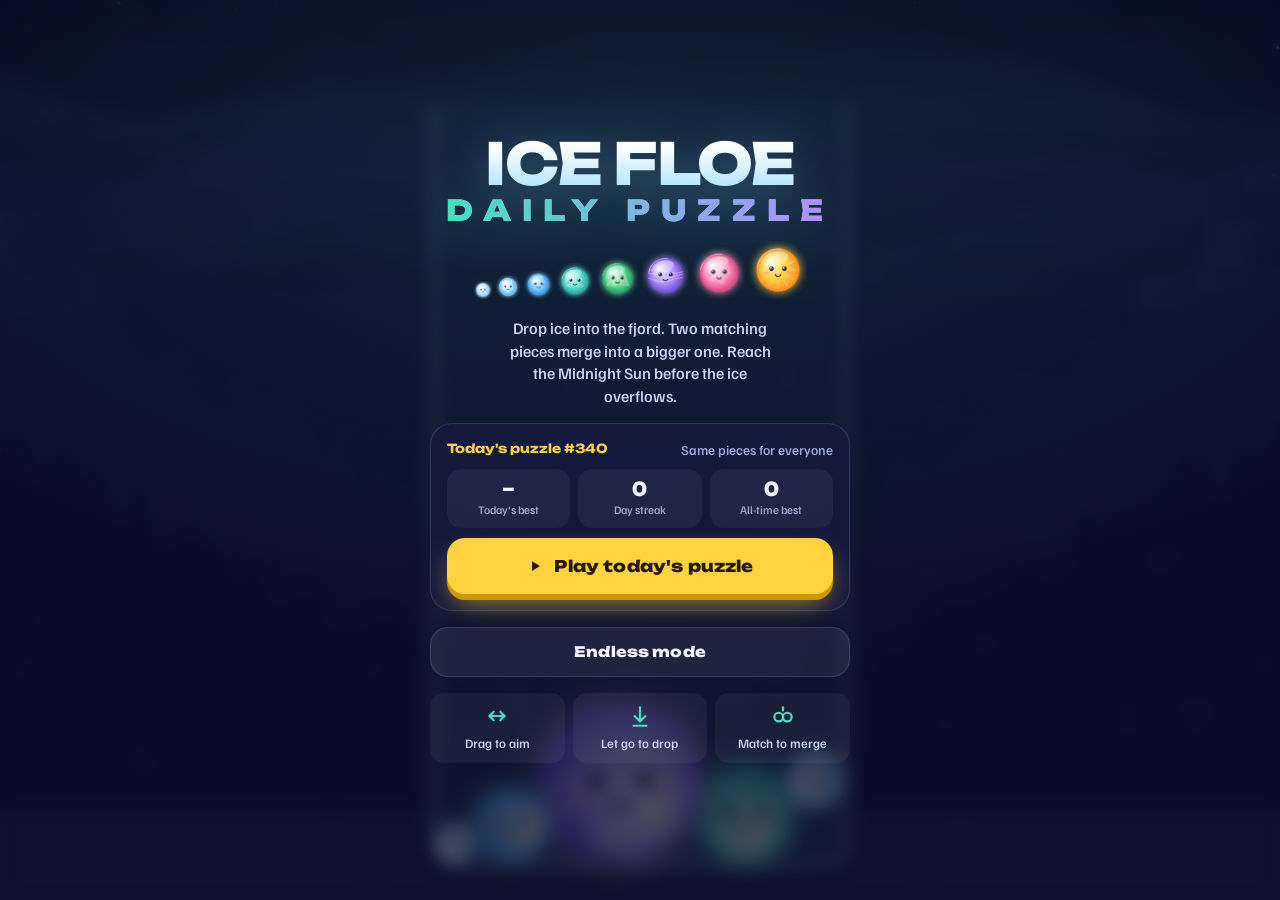
==== games/ice-floe/index.html @ c5921880 "Add ICE FLOE: rebuilt daily merge puzzle hosted on the portal; spotlight order by featured rank Co-A" ====
<!doctype html>
<html lang="en">
<head>
<meta charset="utf-8">
<meta name="viewport" content="width=device-width,initial-scale=1,maximum-scale=1,user-scalable=no,viewport-fit=cover">
<title>ICE FLOE: the daily ice-merge puzzle</title>
<meta name="description" content="Drop ice into the fjord, merge matching pieces and chase the Midnight Sun. A new puzzle every day, the same for everyone.">
<meta name="theme-color" content="#0B1030">
<link rel="preconnect" href="https://fonts.googleapis.com"><link rel="preconnect" href="https://fonts.gstatic.com" crossorigin>
<link rel="stylesheet" href="https://fonts.googleapis.com/css2?family=Familjen+Grotesk:wght@500;600;700&family=Unbounded:wght@600;700;800&display=swap">
<script src="/assets/skerry-sdk.js"></script>
<style>
  :root{
    --ink:#0B1030; --panel:rgba(22,26,62,.86); --raise:#2A2F63; --line:rgba(190,220,255,.16);
    --text:#F3F6FF; --muted:#9FA9D6; --sun:#FFD23F; --sun-ink:#231A00; --mint:#46E0BE; --pink:#FF7EB6; --danger:#FF5A6E;
    --f-display:"Unbounded","Arial Rounded MT Bold","Trebuchet MS",system-ui,sans-serif;
    --f-body:"Familjen Grotesk","Helvetica Neue",Arial,system-ui,sans-serif;
  }
  *{box-sizing:border-box;-webkit-tap-highlight-color:transparent}
  html,body{margin:0;height:100%;background:var(--ink);color:var(--text);font:500 16px/1.4 var(--f-body);overflow:hidden;overscroll-behavior:none;
    -webkit-user-select:none;user-select:none;-webkit-touch-callout:none}
  canvas#game{position:fixed;inset:0;width:100%;height:100%;display:block;touch-action:none}
  button{font:inherit;color:inherit;border:0;background:none;cursor:pointer}
  [hidden]{display:none!important}

  /* HUD */
  .hud{position:fixed;left:0;right:0;top:0;display:flex;align-items:flex-start;gap:10px;pointer-events:none;
    padding:calc(10px + env(safe-area-inset-top,0px)) max(12px,env(safe-area-inset-right,0px)) 0 max(12px,env(safe-area-inset-left,0px))}
  .hud > *{pointer-events:auto}
  .scorebox{display:grid;gap:1px;min-width:0}
  .scorebox small{font:600 .7rem/1 var(--f-body);color:var(--muted);letter-spacing:.06em}
  .scorebox b{font:800 clamp(1.6rem,6vw,2.1rem)/1.05 var(--f-display);letter-spacing:-.02em;font-variant-numeric:tabular-nums;text-shadow:0 2px 18px rgba(120,200,255,.35)}
  .scorebox .best{font-size:.78rem;color:var(--muted)}
  .combo{align-self:center;font:800 .9rem/1 var(--f-display);color:var(--sun-ink);background:var(--sun);border-radius:999px;padding:7px 10px;
    transform:scale(0);transition:transform .18s cubic-bezier(.3,1.8,.5,1);box-shadow:0 6px 20px -4px rgba(255,210,63,.7)}
  .combo.on{transform:scale(1)}
  .spacer{flex:1}
  .chip{align-self:center;font:700 .72rem/1 var(--f-display);color:#CFE6FF;background:rgba(255,255,255,.07);border:1px solid var(--line);border-radius:999px;padding:7px 10px;white-space:nowrap}
  .next{display:grid;justify-items:center;gap:3px;background:var(--panel);border:1px solid var(--line);border-radius:16px;padding:6px 8px 5px;min-width:64px}
  .next small{font:600 .62rem/1 var(--f-body);color:var(--muted);letter-spacing:.08em}
  .next canvas{width:44px;height:44px}
  .ibtn{width:44px;height:44px;border-radius:14px;display:grid;place-items:center;background:var(--panel);border:1px solid var(--line);transition:transform .12s}
  .ibtn:active{transform:scale(.92)}
  .ibtn svg{width:20px;height:20px}
  .tools{display:grid;gap:8px}
  @media (max-width:380px){.chip{display:none}}

  /* Panels */
  .screen{position:fixed;inset:0;display:flex;padding:calc(16px + env(safe-area-inset-top,0px)) 16px calc(16px + env(safe-area-inset-bottom,0px));
    background:radial-gradient(120% 80% at 50% 20%,rgba(70,224,190,.10),transparent 60%),rgba(8,10,32,.72);backdrop-filter:blur(8px);-webkit-backdrop-filter:blur(8px);z-index:5;overflow:auto}
  .card{margin:auto;width:min(420px,100%);display:grid;gap:16px;justify-items:center;text-align:center;animation:pop .35s cubic-bezier(.3,1.5,.5,1)}
  @keyframes pop{from{transform:scale(.92);opacity:0}to{transform:none;opacity:1}}
  .logo{font:800 clamp(2.6rem,12vw,3.6rem)/.92 var(--f-display);letter-spacing:-.03em;margin:0;
    background:linear-gradient(180deg,#FFFFFF 10%,#B9E8FF 55%,#6FD3FF);-webkit-background-clip:text;background-clip:text;color:transparent;filter:drop-shadow(0 6px 24px rgba(111,211,255,.35))}
  .logo span{display:block;font-size:.5em;letter-spacing:.38em;margin-top:.25em;background:linear-gradient(90deg,var(--mint),#B48CFF);-webkit-background-clip:text;background-clip:text}
  .lead{color:#CDD5F5;max-width:30ch;margin:0}
  .ladder{display:flex;align-items:flex-end;justify-content:center;gap:4px;flex-wrap:nowrap;margin:2px 0}
  .ladder img{display:block}
  .daily{width:100%;display:grid;gap:10px;background:var(--panel);border:1px solid var(--line);border-radius:22px;padding:16px}
  .daily .row{display:flex;align-items:center;justify-content:space-between;gap:10px}
  .daily .tag{font:700 .78rem/1 var(--f-display);color:var(--sun)}
  .daily .meta{font-size:.85rem;color:var(--muted)}
  .stats{display:grid;grid-template-columns:repeat(3,1fr);gap:8px;width:100%}
  .stat{background:rgba(255,255,255,.05);border-radius:14px;padding:10px 6px;display:grid;gap:2px}
  .stat b{font:800 1.2rem/1.1 var(--f-display);font-variant-numeric:tabular-nums}
  .stat small{font-size:.72rem;color:var(--muted)}
  .btn{display:inline-flex;align-items:center;justify-content:center;gap:10px;width:100%;height:56px;border-radius:18px;font:800 1rem/1 var(--f-display);letter-spacing:.01em;transition:transform .12s,box-shadow .12s}
  .btn svg{width:18px;height:18px}
  .btn.sun{background:var(--sun);color:var(--sun-ink);box-shadow:0 6px 0 #C89A00,0 14px 30px -8px rgba(255,210,63,.7)}
  .btn.sun:active{transform:translateY(4px);box-shadow:0 2px 0 #C89A00,0 8px 20px -8px rgba(255,210,63,.6)}
  .btn.ghost{background:rgba(255,255,255,.07);border:1px solid var(--line);height:50px;font-size:.9rem}
  .btn.ghost:active{transform:scale(.97)}
  .howto{display:grid;grid-template-columns:repeat(3,1fr);gap:8px;width:100%}
  .howto div{background:rgba(255,255,255,.05);border-radius:14px;padding:10px 8px;font-size:.8rem;color:#CDD5F5;display:grid;gap:6px;justify-items:center}
  .howto svg{width:26px;height:26px;color:var(--mint)}
  .row2{display:grid;grid-template-columns:1fr 1fr;gap:10px;width:100%}
  .final{font:800 clamp(3rem,15vw,4.4rem)/1 var(--f-display);letter-spacing:-.03em;font-variant-numeric:tabular-nums;text-shadow:0 4px 30px rgba(120,200,255,.45)}
  .ribbon{font:800 .8rem/1 var(--f-display);color:var(--sun-ink);background:var(--sun);padding:8px 14px;border-radius:999px;transform:rotate(-3deg);box-shadow:0 8px 24px -6px rgba(255,210,63,.8)}
  .reached{display:flex;align-items:center;gap:10px;background:rgba(255,255,255,.05);border-radius:16px;padding:8px 14px 8px 8px;color:#CDD5F5}
  .reached img{width:44px;height:44px}
  .reached b{color:var(--text)}
  .note{font-size:.8rem;color:var(--muted);margin:0}
  .toast{position:fixed;left:50%;bottom:calc(28px + env(safe-area-inset-bottom,0px));transform:translate(-50%,20px);opacity:0;background:var(--text);color:var(--ink);padding:12px 18px;border-radius:999px;font-weight:700;z-index:9;transition:.2s;pointer-events:none}
  .toast.show{opacity:1;transform:translate(-50%,0)}
  @media (max-height:640px){
    .card{gap:10px}
    .logo{font-size:2.2rem}
    .lead,.howto{display:none}
    .ladder img{transform:scale(.8)}
    .daily{padding:12px;gap:8px}
    .stat{padding:7px 6px}
    .btn{height:48px}
    .btn.ghost{height:42px}
    .final{font-size:2.8rem}
  }
  @media (prefers-reduced-motion:reduce){*{animation:none!important;transition:none!important}}
</style>
</head>
<body>
<canvas id="game" aria-label="ICE FLOE playing field"></canvas>

<div class="hud" id="hud" hidden>
  <div class="scorebox"><small>SCORE</small><b id="score">0</b><span class="best" id="best">Best 0</span></div>
  <div class="combo" id="combo">x2</div>
  <div class="spacer"></div>
  <span class="chip" id="modeChip">Daily #1</span>
  <div class="next"><small>NEXT</small><canvas id="nextCv" width="88" height="88"></canvas></div>
  <div class="tools">
    <button class="ibtn" id="pauseBtn" aria-label="Pause"><svg viewBox="0 0 24 24" fill="currentColor"><rect x="6" y="5" width="4" height="14" rx="1.5"/><rect x="14" y="5" width="4" height="14" rx="1.5"/></svg></button>
    <button class="ibtn" id="soundBtn" aria-label="Sound on"></button>
  </div>
</div>

<!-- start -->
<div class="screen" id="menu">
  <div class="card">
    <h1 class="logo">ICE FLOE<span>DAILY PUZZLE</span></h1>
    <div class="ladder" id="ladder"></div>
    <p class="lead">Drop ice into the fjord. Two matching pieces merge into a bigger one. Reach the Midnight Sun before the ice overflows.</p>
    <div class="daily">
      <div class="row"><span class="tag" id="dailyTag">Today's puzzle #1</span><span class="meta" id="dailyMeta">Same pieces for everyone</span></div>
      <div class="stats">
        <div class="stat"><b id="sToday">–</b><small>Today's best</small></div>
        <div class="stat"><b id="sStreak">0</b><small>Day streak</small></div>
        <div class="stat"><b id="sBest">0</b><small>All-time best</small></div>
      </div>
      <button class="btn sun" id="playDaily"><svg viewBox="0 0 24 24" fill="currentColor"><path d="M8 5.5v13l10.5-6.5z"/></svg><span id="playDailyLbl">Play today's puzzle</span></button>
    </div>
    <button class="btn ghost" id="playEndless">Endless mode</button>
    <div class="howto">
      <div><svg viewBox="0 0 24 24" fill="none" stroke="currentColor" stroke-width="2" stroke-linecap="round"><path d="M5 12h14M9 8l-4 4 4 4M15 8l4 4-4 4"/></svg>Drag to aim</div>
      <div><svg viewBox="0 0 24 24" fill="none" stroke="currentColor" stroke-width="2" stroke-linecap="round"><path d="M12 4v13M7 12l5 5 5-5"/><path d="M6 21h12"/></svg>Let go to drop</div>
      <div><svg viewBox="0 0 24 24" fill="none" stroke="currentColor" stroke-width="2"><circle cx="8" cy="13" r="4"/><circle cx="16" cy="13" r="4"/><path d="M12 4v3" stroke-linecap="round"/></svg>Match to merge</div>
    </div>
  </div>
</div>

<!-- game over -->
<div class="screen" id="over" hidden>
  <div class="card">
    <span class="ribbon" id="newBest" hidden>New best!</span>
    <p class="note" id="overTitle">Daily #1</p>
    <div class="final" id="finalScore">0</div>
    <div class="reached"><img id="reachedImg" alt=""><span>Reached <b id="reachedName">Snowflake</b></span></div>
    <div class="stats">
      <div class="stat"><b id="oToday">0</b><small id="oTodayLbl">Today's best</small></div>
      <div class="stat"><b id="oStreak">0</b><small>Day streak</small></div>
      <div class="stat"><b id="oBest">0</b><small>All-time best</small></div>
    </div>
    <button class="btn sun" id="shareBtn"><svg viewBox="0 0 24 24" fill="none" stroke="currentColor" stroke-width="2.4" stroke-linecap="round" stroke-linejoin="round"><path d="M12 3v12M7 8l5-5 5 5M5 13v6a2 2 0 0 0 2 2h10a2 2 0 0 0 2-2v-6"/></svg>Share result</button>
    <div class="row2"><button class="btn ghost" id="againBtn">Play again</button><button class="btn ghost" id="menuBtn">Menu</button></div>
    <p class="note" id="overNote">Same pieces for everyone today. A new puzzle comes at midnight.</p>
  </div>
</div>

<!-- pause -->
<div class="screen" id="pause" hidden>
  <div class="card">
    <h2 class="logo" style="font-size:2.2rem">Paused</h2>
    <button class="btn sun" id="resumeBtn"><svg viewBox="0 0 24 24" fill="currentColor"><path d="M8 5.5v13l10.5-6.5z"/></svg>Resume</button>
    <div class="row2"><button class="btn ghost" id="restartBtn">Restart</button><button class="btn ghost" id="quitBtn">Menu</button></div>
  </div>
</div>
<div class="toast" id="toast"></div>

<script>
(() => {
"use strict";
/* =========================================================================
   ICE FLOE — daily merge-physics puzzle.
   One self-contained file. World units: the basin is 360 wide and 560 deep;
   everything is scaled to fit the screen, so physics feels the same everywhere.
   ========================================================================= */
const SDK = window.SkerrySDK || { gameplayStart(){}, gameplayStop(){}, happytime(){}, levelEnd(){}, event(){},
  save(k, v){ try { localStorage.setItem("icefloe." + k, JSON.stringify(v)); } catch (e) {} },
  load(k, d){ try { const v = localStorage.getItem("icefloe." + k); return v == null ? d : JSON.parse(v); } catch (e) { return d; } } };
const $ = id => document.getElementById(id);
const clamp = (v, a, b) => v < a ? a : v > b ? b : v;
const lerp = (a, b, t) => a + (b - a) * t;
const SHARE_URL = "https://skerryarcade.com/ice-floe/";

/* ---------------- tiers ---------------- */
const TIERS = [
  { name: "Snowflake",    r: 16, a: "#FFFFFF", b: "#CDEBFF", c: "#8CCBF5", deco: "flake", pts: 1 },
  { name: "Frost Chip",   r: 23, a: "#F2FBFF", b: "#A9E1FF", c: "#5DB4F0", deco: "chip",  pts: 3 },
  { name: "Ice Cube",     r: 31, a: "#E6F8FF", b: "#7FD0FF", c: "#3A90E2", deco: "cube",  pts: 6 },
  { name: "Ice Floe",     r: 40, a: "#E2FFF8", b: "#6FE6D2", c: "#1FA6A0", deco: "floe",  pts: 10 },
  { name: "Iceberg",      r: 51, a: "#E9FFF0", b: "#6FE39A", c: "#1E9E62", deco: "berg",  pts: 15 },
  { name: "Aurora",       r: 64, a: "#F3ECFF", b: "#B79BFF", c: "#6F4DDB", deco: "aurora", pts: 21 },
  { name: "Snow Rose",    r: 80, a: "#FFEFF6", b: "#FF9CC8", c: "#D9437F", deco: "rose",  pts: 28 },
  { name: "Midnight Sun", r: 100, a: "#FFF9DE", b: "#FFD23F", c: "#FF8A1E", deco: "sun",   pts: 36 },
];
const MAX = TIERS.length - 1;
const EMOJI = ["❄️", "🧊", "🧊", "🌊", "🏔️", "🌌", "🌸", "☀️"];

/* ---------------- world ---------------- */
const BW = 330, BH = 520, DANGER_Y = 104, AIM_Y = -58, WALL_TOP = -96;
const GRAVITY = 1650, STEP = 1 / 120;

/* ---------------- day & random ---------------- */
function mulberry32(seed){ return () => { seed |= 0; seed = (seed + 0x6D2B79F5) | 0; let t = Math.imul(seed ^ (seed >>> 15), 1 | seed); t = (t + Math.imul(t ^ (t >>> 7), 61 | t)) ^ t; return ((t ^ (t >>> 14)) >>> 0) / 4294967296; }; }
function hashStr(s){ let h = 2166136261; for (let i = 0; i < s.length; i++) { h ^= s.charCodeAt(i); h = Math.imul(h, 16777619); } return h >>> 0; }
function dayKey(d = new Date()){ return d.getFullYear() + "-" + String(d.getMonth() + 1).padStart(2, "0") + "-" + String(d.getDate()).padStart(2, "0"); }
function dayNum(d = new Date()){ return Math.round((Date.UTC(d.getFullYear(), d.getMonth(), d.getDate()) - Date.UTC(2026, 0, 1)) / 864e5) + 1; }
const prevKey = k => { const [y, m, d] = k.split("-").map(Number); return dayKey(new Date(y, m - 1, d - 1)); };

/* ---------------- saved stats ---------------- */
let stats = Object.assign({ best: 0, daily: {}, streak: 0, lastDaily: "", played: 0, suns: 0, sound: true }, SDK.load("stats", {}));
const saveStats = () => SDK.save("stats", stats);
function liveStreak(){ const t = dayKey(); return (stats.lastDaily === t || stats.lastDaily === prevKey(t)) ? stats.streak : 0; }

/* ---------------- audio ---------------- */
const Sound = (() => {
  let ctx = null, master = null, verb = null;
  const PENTA = [0, 2, 4, 7, 9, 12, 14, 16, 19, 21, 24, 26];
  function init(){
    if (ctx) { if (ctx.state === "suspended") ctx.resume(); return; }
    try {
      ctx = new (window.AudioContext || window.webkitAudioContext)();
      master = ctx.createGain(); master.gain.value = stats.sound ? .9 : 0;
      const comp = ctx.createDynamicsCompressor(); comp.threshold.value = -14; comp.ratio.value = 4;
      master.connect(comp); comp.connect(ctx.destination);
      // short airy reverb
      const len = ctx.sampleRate * 1.4, ir = ctx.createBuffer(2, len, ctx.sampleRate);
      for (let c = 0; c < 2; c++) { const d = ir.getChannelData(c); for (let i = 0; i < len; i++) d[i] = (Math.random() * 2 - 1) * Math.pow(1 - i / len, 3); }
      verb = ctx.createConvolver(); verb.buffer = ir; const wet = ctx.createGain(); wet.gain.value = .22; verb.connect(wet); wet.connect(master);
    } catch (e) { ctx = null; }
  }
  function tone(freq, t, dur, type, vol, glideTo, rev){
    const o = ctx.createOscillator(), g = ctx.createGain();
    o.type = type; o.frequency.setValueAtTime(freq, t); if (glideTo) o.frequency.exponentialRampToValueAtTime(glideTo, t + dur);
    g.gain.setValueAtTime(0.0001, t); g.gain.exponentialRampToValueAtTime(vol, t + .008); g.gain.exponentialRampToValueAtTime(0.0001, t + dur);
    o.connect(g); g.connect(master); if (rev) g.connect(verb);
    o.start(t); o.stop(t + dur + .05);
  }
  function noise(t, dur, vol, freq){
    const b = ctx.createBuffer(1, ctx.sampleRate * dur, ctx.sampleRate), d = b.getChannelData(0);
    for (let i = 0; i < d.length; i++) d[i] = Math.random() * 2 - 1;
    const s = ctx.createBufferSource(), f = ctx.createBiquadFilter(), g = ctx.createGain();
    s.buffer = b; f.type = "bandpass"; f.frequency.value = freq; f.Q.value = 1.2;
    g.gain.setValueAtTime(vol, t); g.gain.exponentialRampToValueAtTime(0.0001, t + dur);
    s.connect(f); f.connect(g); g.connect(master); s.start(t);
  }
  const ok = () => ctx && stats.sound;
  return {
    init,
    setOn(on){ if (master) master.gain.setTargetAtTime(on ? .9 : 0, ctx.currentTime, .02); },
    drop(tier){ if (!ok()) return; const t = ctx.currentTime; tone(520 - tier * 40, t, .12, "sine", .18, 260 - tier * 18); noise(t, .05, .08, 3000); },
    clack(power){ if (!ok() || power < .15) return; const t = ctx.currentTime; noise(t, .04, Math.min(.12, power * .1), 2400 + Math.random() * 1500); },
    merge(tier, combo){
      if (!ok()) return; const t = ctx.currentTime;
      const n = PENTA[Math.min(PENTA.length - 1, tier + Math.min(combo - 1, 4))];
      const f = 392 * Math.pow(2, n / 12);
      tone(f, t, .32, "triangle", .2, 0, true); tone(f * 2, t + .02, .22, "sine", .08, 0, true); tone(f * 3.01, t, .12, "sine", .04);
      noise(t, .09, .05, 6000);
    },
    sun(){ if (!ok()) return; const t = ctx.currentTime; [523, 659, 784, 1046, 1318].forEach((f, i) => tone(f, t + i * .07, 1.1, "triangle", .14, 0, true)); noise(t, .6, .06, 5000); },
    warn(){ if (!ok()) return; const t = ctx.currentTime; tone(110, t, .18, "sine", .22); tone(110, t + .2, .14, "sine", .16); },
    over(){ if (!ok()) return; const t = ctx.currentTime; [392, 330, 262, 196].forEach((f, i) => tone(f, t + i * .13, .5, "triangle", .16, f * .97, true)); },
    best(){ if (!ok()) return; const t = ctx.currentTime; [659, 784, 988, 1318].forEach((f, i) => tone(f, t + .5 + i * .09, .6, "sine", .12, 0, true)); }
  };
})();
const buzz = p => { try { if (stats.sound && navigator.vibrate && (!navigator.userActivation || navigator.userActivation.hasBeenActive)) navigator.vibrate(p); } catch (e) {} };

/* ---------------- sprites (pre-rendered per tier) ---------------- */
let DPR = 1, S = 1;              // device pixel ratio, world -> css pixel scale
const sprites = [];
function makeSprite(i, px){       // px = css pixels per world unit * DPR
  const T = TIERS[i], r = T.r * px, pad = Math.ceil(r * .35), size = Math.ceil(r * 2 + pad * 2);
  const c = document.createElement("canvas"); c.width = c.height = size;
  const g = c.getContext("2d"), m = size / 2;
  g.save(); g.shadowColor = T.b; g.shadowBlur = r * .45;
  const grd = g.createRadialGradient(m - r * .35, m - r * .4, r * .08, m, m, r);
  grd.addColorStop(0, T.a); grd.addColorStop(.55, T.b); grd.addColorStop(1, T.c);
  g.fillStyle = grd; g.beginPath(); g.arc(m, m, r, 0, Math.PI * 2); g.fill(); g.restore();
  g.save(); g.beginPath(); g.arc(m, m, r, 0, Math.PI * 2); g.clip();
  g.strokeStyle = "rgba(255,255,255,.38)"; g.fillStyle = "rgba(255,255,255,.16)"; g.lineWidth = Math.max(1, r * .05); g.lineCap = "round";
  const poly = (n, rr, rot) => { g.beginPath(); for (let k = 0; k <= n; k++) { const a = rot + k / n * Math.PI * 2; g.lineTo(m + Math.cos(a) * rr, m + Math.sin(a) * rr); } };
  switch (T.deco) {
    case "flake": for (let k = 0; k < 6; k++) { const a = k / 6 * Math.PI * 2; g.beginPath(); g.moveTo(m, m); g.lineTo(m + Math.cos(a) * r * .8, m + Math.sin(a) * r * .8); g.stroke(); } break;
    case "chip": poly(5, r * .62, .3); g.fill(); g.stroke(); break;
    case "cube": g.beginPath(); g.moveTo(m - r * .5, m - r * .2); g.lineTo(m, m - r * .5); g.lineTo(m + r * .5, m - r * .2); g.lineTo(m, m + r * .1); g.closePath(); g.fill(); g.stroke();
      g.beginPath(); g.moveTo(m, m + r * .1); g.lineTo(m, m + r * .62); g.stroke(); break;
    case "floe": for (let k = 0; k < 3; k++) { g.beginPath(); g.ellipse(m + (k - 1) * r * .38, m + r * .35 - k % 2 * r * .25, r * .3, r * .14, 0, 0, Math.PI * 2); g.fill(); } break;
    case "berg": g.beginPath(); g.moveTo(m - r * .7, m + r * .45); g.lineTo(m - r * .2, m - r * .45); g.lineTo(m + r * .05, m - r * .1); g.lineTo(m + r * .3, m - r * .55); g.lineTo(m + r * .75, m + r * .45); g.closePath(); g.fill(); g.stroke(); break;
    case "aurora": for (let k = 0; k < 3; k++) { g.beginPath(); for (let x = -1; x <= 1.01; x += .1) g.lineTo(m + x * r, m - r * .25 + k * r * .25 + Math.sin(x * 3 + k) * r * .12); g.stroke(); } break;
    case "rose": for (let k = 0; k < 5; k++) { const a = k / 5 * Math.PI * 2; g.beginPath(); g.ellipse(m + Math.cos(a) * r * .32, m + Math.sin(a) * r * .32, r * .3, r * .18, a, 0, Math.PI * 2); g.fill(); } break;
    case "sun": for (let k = 0; k < 12; k++) { const a = k / 12 * Math.PI * 2; g.beginPath(); g.moveTo(m + Math.cos(a) * r * .55, m + Math.sin(a) * r * .55); g.lineTo(m + Math.cos(a) * r * .85, m + Math.sin(a) * r * .85); g.stroke(); } break;
  }
  // gloss
  const gl = g.createLinearGradient(m, m - r, m, m); gl.addColorStop(0, "rgba(255,255,255,.55)"); gl.addColorStop(1, "rgba(255,255,255,0)");
  g.fillStyle = gl; g.beginPath(); g.ellipse(m - r * .12, m - r * .5, r * .62, r * .34, -.25, 0, Math.PI * 2); g.fill();
  g.restore();
  g.strokeStyle = "rgba(255,255,255,.55)"; g.lineWidth = Math.max(1, r * .04); g.beginPath(); g.arc(m, m, r - g.lineWidth / 2, Math.PI * 1.05, Math.PI * 1.55); g.stroke();
  return { c, size };
}
function buildSprites(){ const px = S * DPR; for (let i = 0; i < TIERS.length; i++) sprites[i] = makeSprite(i, px); }
function spriteURL(i, cssSize){
  const c = document.createElement("canvas"); const k = 2; c.width = c.height = cssSize * k;
  const sp = makeSprite(i, cssSize * k / (TIERS[i].r * 2.7)); const g = c.getContext("2d");
  g.drawImage(sp.c, (c.width - sp.size) / 2, (c.height - sp.size) / 2); drawFace(g, c.width / 2, c.height / 2, TIERS[i].r * cssSize * k / (TIERS[i].r * 2.7), 0, 0, 1, i);
  return c.toDataURL();
}

/* faces: they look where they are going, blink, and squint when they merge */
function drawFace(g, x, y, r, lookX, lookY, open, tier){
  const ex = r * .3, ey = -r * .06, er = Math.max(1.2, r * .11);
  g.save(); g.translate(x, y);
  g.fillStyle = "rgba(20,24,60,.85)";
  for (const s of [-1, 1]) {
    g.beginPath();
    if (open > .2) g.ellipse(s * ex + lookX * r * .06, ey + lookY * r * .05, er, er * open, 0, 0, Math.PI * 2);
    else { g.rect(s * ex - er, ey - er * .15, er * 2, er * .3); }
    g.fill();
    if (open > .5 && r > 10) { g.fillStyle = "rgba(255,255,255,.9)"; g.beginPath(); g.arc(s * ex + lookX * r * .06 - er * .3, ey + lookY * r * .05 - er * .35, er * .35, 0, Math.PI * 2); g.fill(); g.fillStyle = "rgba(20,24,60,.85)"; }
  }
  g.strokeStyle = "rgba(20,24,60,.8)"; g.lineWidth = Math.max(1, r * .06); g.lineCap = "round";
  g.beginPath(); g.arc(0, r * .16, r * .14, .15 * Math.PI, .85 * Math.PI); g.stroke();
  if (tier >= 2) { g.fillStyle = "rgba(255,120,160,.35)"; for (const s of [-1, 1]) { g.beginPath(); g.ellipse(s * r * .5, r * .14, r * .12, r * .07, 0, 0, Math.PI * 2); g.fill(); } }
  g.restore();
}

/* ---------------- canvas & layout ---------------- */
const cv = $("game"), ctx = cv.getContext("2d");
let VW = 0, VH = 0, OX = 0, OY = 0;
function layout(){
  DPR = Math.min(window.devicePixelRatio || 1, 2.5);
  VW = innerWidth; VH = innerHeight;
  cv.width = Math.round(VW * DPR); cv.height = Math.round(VH * DPR);
  const top = 92 + safeTop();
  const availW = VW - 24, availH = VH - top - 22;
  S = Math.min(availW / (BW + 28), availH / (BH - WALL_TOP + 20), 1.6);
  OX = (VW - BW * S) / 2; OY = top + (-WALL_TOP + 8) * S + Math.max(0, (availH - (BH - WALL_TOP + 20) * S) * .55);
  buildSprites(); bg.build();
}
const toWorldX = cx => (cx - OX) / S;
function safeTop(){
  let p = document.getElementById("satProbe");
  if (!p) { p = document.createElement("div"); p.id = "satProbe"; p.style.cssText = "position:fixed;top:0;height:env(safe-area-inset-top,0px);width:0;visibility:hidden"; document.body.appendChild(p); }
  return p.offsetHeight || 0;
}

/* ---------------- background: sky, aurora, fjord, snow ---------------- */
const bg = (() => {
  let stars = [], snow = [], layer = null;
  function build(){
    layer = document.createElement("canvas"); layer.width = cv.width; layer.height = cv.height;
    const g = layer.getContext("2d"); g.scale(DPR, DPR);
    const sky = g.createLinearGradient(0, 0, 0, VH); sky.addColorStop(0, "#070A26"); sky.addColorStop(.55, "#121845"); sky.addColorStop(1, "#1B2257");
    g.fillStyle = sky; g.fillRect(0, 0, VW, VH);
    const rnd = mulberry32(7);
    for (let i = 0; i < Math.round(VW * VH / 3500); i++) { g.fillStyle = "rgba(255,255,255," + (.2 + rnd() * .6) + ")"; g.beginPath(); g.arc(rnd() * VW, rnd() * VH * .7, rnd() * 1.3 + .2, 0, 7); g.fill(); }
    // fjord mountains on both sides
    const ridge = (base, amp, col, seed) => {
      const r = mulberry32(seed); g.fillStyle = col; g.beginPath(); g.moveTo(0, VH);
      let y = base; for (let x = 0; x <= VW + 20; x += 20) { const side = Math.abs(x - VW / 2) / (VW / 2); y = base - amp * Math.pow(side, 1.3) - r() * amp * .25; g.lineTo(x, y); }
      g.lineTo(VW, VH); g.closePath(); g.fill();
    };
    ridge(VH * .72, VH * .42, "#161C4C", 3); ridge(VH * .84, VH * .32, "#10153C", 9);
    // snow caps
    g.fillStyle = "rgba(220,235,255,.05)"; g.fillRect(0, VH * .9, VW, VH * .1);
    stars = []; snow = [];
    for (let i = 0; i < Math.min(90, Math.round(VW * VH / 9000)); i++) snow.push({ x: Math.random() * VW, y: Math.random() * VH, r: Math.random() * 1.8 + .4, s: Math.random() * 18 + 10, w: Math.random() * 6.28 });
  }
  function aurora(t){
    ctx.save(); ctx.globalCompositeOperation = "lighter";
    for (let k = 0; k < 3; k++) {
      const yb = VH * (.12 + k * .07), amp = VH * .05;
      const grd = ctx.createLinearGradient(0, yb - amp * 2, 0, yb + amp * 2);
      const col = k === 1 ? "180,140,255" : "70,224,190";
      grd.addColorStop(0, "rgba(" + col + ",0)"); grd.addColorStop(.5, "rgba(" + col + "," + (.1 - k * .02) + ")"); grd.addColorStop(1, "rgba(" + col + ",0)");
      ctx.fillStyle = grd; ctx.beginPath();
      for (let x = 0; x <= VW; x += 16) ctx.lineTo(x, yb + Math.sin(x * .006 + t * (.25 + k * .1) + k) * amp + Math.sin(x * .017 - t * .4) * amp * .3 - amp);
      for (let x = VW; x >= 0; x -= 16) ctx.lineTo(x, yb + Math.sin(x * .006 + t * (.25 + k * .1) + k) * amp + Math.sin(x * .017 - t * .4) * amp * .3 + amp * 1.6);
      ctx.fill();
    }
    ctx.restore();
  }
  function draw(t, dt){
    ctx.drawImage(layer, 0, 0, VW, VH);
    aurora(t);
    ctx.fillStyle = "rgba(255,255,255,.7)";
    for (const f of snow) { f.y += f.s * dt; f.x += Math.sin(t + f.w) * 6 * dt; if (f.y > VH) { f.y = -4; f.x = Math.random() * VW; } ctx.globalAlpha = .25 + f.r * .2; ctx.beginPath(); ctx.arc(f.x, f.y, f.r, 0, 7); ctx.fill(); }
    ctx.globalAlpha = 1;
  }
  return { build, draw };
})();

/* ---------------- game state ---------------- */
let mode = "daily", rng = Math.random, state = "menu";   // menu | play | pause | over
let bodies = [], parts = [], floats = [], nextId = 1;
let score = 0, shown = 0, combo = 0, comboT = 0, drops = 0, highest = 0;
let aimX = BW / 2, cur = -1, nxt = 0, cooldown = 0, danger = 0, warnT = 0, shake = 0, flash = 0, sunsThisRun = 0, startedAt = 0;
let keys = {}, pointerActive = false, wasTouch = false;

const BASE = [32, 28, 20, 13, 7], LATE = [18, 22, 24, 20, 16];
function pickTier(){
  const k = Math.min(1, drops / 40), w = BASE.map((b, i) => lerp(b, LATE[i], k));
  let x = rng() * w.reduce((a, b) => a + b, 0);
  for (let i = 0; i < w.length; i++) { if (x < w[i]) return i; x -= w[i]; }
  return 0;
}
function newRun(m){
  mode = m;
  rng = mode === "daily" ? mulberry32(hashStr("icefloe:" + dayKey())) : mulberry32((Math.random() * 2 ** 32) >>> 0);
  bodies = []; parts = []; floats = []; score = 0; shown = 0; combo = 0; comboT = 0; drops = 0; highest = 0; danger = 0; sunsThisRun = 0;
  cur = pickTier(); nxt = pickTier(); cooldown = 0; aimX = BW / 2; startedAt = performance.now();
  $("modeChip").textContent = mode === "daily" ? "Daily #" + dayNum() : "Endless";
  $("best").textContent = "Best " + (mode === "daily" ? (stats.daily[dayKey()] || 0) : stats.best);
  $("combo").classList.remove("on"); $("score").textContent = "0";
  drawNext();
  show(null); $("hud").hidden = false; state = "play";
  SDK.gameplayStart(); SDK.event("round_start", { mode });
}
function show(id){ for (const s of ["menu", "over", "pause"]) $(s).hidden = s !== id; }

function drop(){
  if (state !== "play" || cur < 0 || cooldown > 0) return;
  const T = TIERS[cur];
  const x = clamp(aimX, T.r + 1, BW - T.r - 1);
  bodies.push({ id: nextId++, x, y: AIM_Y, vx: 0, vy: 60, r: T.r, rt: T.r, tier: cur, ang: (rng() - .5) * .6, age: 0, blink: 1 + Math.random() * 3, pop: 0, look: 0 });
  Sound.drop(cur); buzz(6);
  drops++; cur = -1; cooldown = .42;
}

/* ---------------- physics ---------------- */
function stepPhysics(dt){
  /* Position-based: move, push overlapping pieces apart, then read the velocity back from how far each
     piece actually moved. Stacks rest calmly and velocities stay honest (used by the overflow check). */
  for (const b of bodies) {
    b.age += dt;
    if (b.r < b.rt) b.r = Math.min(b.rt, b.r + b.rt * dt * 7);
    b.px = b.x; b.py = b.y;
    b.vy += GRAVITY * dt;
    b.x += b.vx * dt; b.y += b.vy * dt;
  }
  const merges = [];
  let hit = 0;
  for (let it = 0; it < 4; it++) {
    for (let i = 0; i < bodies.length; i++) {
      const a = bodies[i]; if (a.dead) continue;
      for (let j = i + 1; j < bodies.length; j++) {
        const b = bodies[j]; if (b.dead) continue;
        const dx = b.x - a.x, dy = b.y - a.y, rr = a.r + b.r;
        if (dx * dx + dy * dy >= rr * rr) continue;
        const d = Math.sqrt(dx * dx + dy * dy) || .001, nx = dx / d, ny = dy / d;
        if (a.tier === b.tier && !a.merging && !b.merging) { a.merging = b.merging = true; merges.push([a, b]); continue; }
        if (it === 0) { const vn = (b.vx - a.vx) * nx + (b.vy - a.vy) * ny; if (-vn > hit) hit = -vn; }
        const ima = 1 / (a.r * a.r), imb = 1 / (b.r * b.r), sum = ima + imb;
        const corr = Math.min(rr - d, 5) / sum;
        a.x -= nx * corr * ima; a.y -= ny * corr * ima; b.x += nx * corr * imb; b.y += ny * corr * imb;
      }
    }
    for (const b of bodies) {
      if (b.x - b.r < 0) b.x = b.r;
      if (b.x + b.r > BW) b.x = BW - b.r;
      if (b.y + b.r > BH) { if (it === 0 && b.vy > hit) hit = b.vy * .7; b.y = BH - b.r; }
    }
  }
  for (const b of bodies) {
    if (b.dead) continue;
    let vx = (b.x - b.px) / dt, vy = (b.y - b.py) / dt;
    const sp = Math.hypot(vx, vy); if (sp > 1500) { vx *= 1500 / sp; vy *= 1500 / sp; }
    const onFloor = b.y + b.r >= BH - .5;
    b.vx = vx * (onFloor ? .985 : .998); b.vy = vy * .998;
    b.ang += b.vx / b.r * dt;
  }
  if (hit > 260) Sound.clack(hit / 1100);
  for (const [a, b] of merges) doMerge(a, b);
  if (merges.length) bodies = bodies.filter(b => !b.dead);
}

function doMerge(a, b){
  const t = a.tier, mx = (a.x + b.x) / 2, my = (a.y + b.y) / 2;
  a.dead = b.dead = true;
  combo = comboT > 0 ? combo + 1 : 1; comboT = 1.25;
  const mult = Math.min(combo, 8);
  if (t === MAX) {
    const pts = 250 * mult; score += pts; sunsThisRun++; stats.suns++;
    burst(mx, my, 70, TIERS[MAX].b, 520); burst(mx, my, 30, "#FFFFFF", 380);
    addFloat(mx, my, "+" + pts, TIERS[MAX].b, 1.6); addFloat(mx, my + 34, "MIDNIGHT SUN!", "#FFFFFF", 1.2);
    shake = 18; flash = .55; Sound.sun(); buzz([30, 40, 60]); SDK.happytime(); SDK.event("midnight_sun", { mode });
    // one sun stays and keeps glowing: the fjord keeps filling, so a long run gets harder, not easier
    bodies.push({ id: nextId++, x: mx, y: my, vx: 0, vy: -120, r: TIERS[MAX].r, rt: TIERS[MAX].r, tier: MAX, ang: a.ang, age: 1, blink: 2, pop: 1, look: 0 });
  } else {
    const nt = t + 1, T = TIERS[nt];
    bodies.push({ id: nextId++, x: mx, y: my, vx: (a.vx + b.vx) / 2, vy: Math.min((a.vy + b.vy) / 2, 0) - 90, r: TIERS[t].r, rt: T.r, tier: nt, ang: (a.ang + b.ang) / 2, age: 1, blink: 2, pop: 1, look: 0 });
    const pts = T.pts * mult; score += pts;
    if (nt > highest) { highest = nt; if (nt >= 4) { addFloat(mx, my - T.r - 16, T.name + "!", T.b, 1.1); SDK.event("tier_reached", { tier: nt + 1, name: T.name, mode }); } }
    burst(mx, my, 10 + nt * 4, T.b, 160 + nt * 40);
    addFloat(mx, my, "+" + pts, "#FFFFFF", .9);
    shake = Math.max(shake, nt * 1.4); Sound.merge(nt, combo); buzz(8 + nt * 3);
  }
  const ce = $("combo");
  if (combo >= 2) { ce.textContent = "x" + mult; ce.classList.remove("on"); void ce.offsetWidth; ce.classList.add("on"); }
}
function burst(x, y, n, col, spd){
  for (let i = 0; i < n; i++) { const a = Math.random() * 6.283, s = spd * (.3 + Math.random() * .7); parts.push({ x, y, vx: Math.cos(a) * s, vy: Math.sin(a) * s - spd * .3, life: .5 + Math.random() * .5, t: 0, r: 1.5 + Math.random() * 3.5, col, star: Math.random() < .35 }); }
  if (parts.length > 500) parts.splice(0, parts.length - 500);
}
function addFloat(x, y, text, col, size){ floats.push({ x, y, text, col, size, t: 0 }); }

/* ---------------- update ---------------- */
let acc = 0;
function update(dt){
  if (state !== "play") return;
  // keyboard aim
  const kdir = (keys.ArrowRight || keys.KeyD ? 1 : 0) - (keys.ArrowLeft || keys.KeyA ? 1 : 0);
  if (kdir) aimX += kdir * 380 * dt;
  if (cur >= 0) aimX = clamp(aimX, TIERS[cur].r + 1, BW - TIERS[cur].r - 1);
  if (cooldown > 0) { cooldown -= dt; if (cooldown <= 0) { cur = nxt; nxt = pickTier(); drawNext(); } }
  if (comboT > 0) { comboT -= dt; if (comboT <= 0) { combo = 0; $("combo").classList.remove("on"); } }
  acc += dt; let n = 0;
  while (acc >= STEP && n < 8) { stepPhysics(STEP); acc -= STEP; n++; }
  if (n === 8) acc = 0;
  // danger: a resting piece above the line for too long ends the run
  let over = false;
  for (const b of bodies) if (b.age > 1.1 && b.y - b.r < DANGER_Y && Math.abs(b.vy) < 70) { over = true; break; }
  if (over) { danger += dt; warnT -= dt; if (warnT <= 0) { Sound.warn(); buzz(15); warnT = .8; } if (danger > 2.4) gameOver(); }
  else danger = Math.max(0, danger - dt * 1.5);
}

/* ---------------- render ---------------- */
let time = 0;
function render(dt){
  time += dt;
  ctx.setTransform(DPR, 0, 0, DPR, 0, 0);
  bg.draw(time, dt);
  let sx = 0, sy = 0;
  if (shake > 0) { sx = (Math.random() - .5) * shake; sy = (Math.random() - .5) * shake; shake = Math.max(0, shake - dt * 60); }
  ctx.save(); ctx.translate(OX + sx, OY + sy); ctx.scale(S, S);

  // basin: frosted glass
  const wallT = 7;
  ctx.fillStyle = "rgba(150,210,255,.06)";
  roundRect(-wallT, WALL_TOP, BW + wallT * 2, BH - WALL_TOP + wallT, 26); ctx.fill();
  const water = ctx.createLinearGradient(0, BH * .55, 0, BH); water.addColorStop(0, "rgba(90,170,255,0)"); water.addColorStop(1, "rgba(90,170,255,.12)");
  ctx.fillStyle = water; ctx.fillRect(0, BH * .55, BW, BH * .45);
  ctx.strokeStyle = "rgba(205,235,255,.55)"; ctx.lineWidth = 3.5; ctx.lineJoin = "round";
  ctx.beginPath(); ctx.moveTo(-2, WALL_TOP); ctx.lineTo(-2, BH - 18); ctx.quadraticCurveTo(-2, BH + 2, 18, BH + 2); ctx.lineTo(BW - 18, BH + 2); ctx.quadraticCurveTo(BW + 2, BH + 2, BW + 2, BH - 18); ctx.lineTo(BW + 2, WALL_TOP); ctx.stroke();
  ctx.strokeStyle = "rgba(255,255,255,.18)"; ctx.lineWidth = 1.5; ctx.beginPath(); ctx.moveTo(4, WALL_TOP + 10); ctx.lineTo(4, BH - 30); ctx.stroke();

  // danger line
  const d = clamp(danger / 2.4, 0, 1), pulse = d > 0 ? .5 + .5 * Math.sin(time * 16) : 0;
  ctx.setLineDash([10, 8]); ctx.lineWidth = 2;
  ctx.strokeStyle = d > 0 ? "rgba(255,90,110," + (.45 + .5 * pulse) + ")" : "rgba(255,255,255,.16)";
  ctx.beginPath(); ctx.moveTo(0, DANGER_Y); ctx.lineTo(BW, DANGER_Y); ctx.stroke(); ctx.setLineDash([]);
  if (d > 0) { ctx.fillStyle = "rgba(255,90,110," + (.08 + .1 * pulse) * d + ")"; ctx.fillRect(0, WALL_TOP, BW, DANGER_Y - WALL_TOP); }

  // aim guide and landing ghost
  if (state === "play" && cur >= 0) {
    const T = TIERS[cur], x = clamp(aimX, T.r + 1, BW - T.r - 1);
    let land = BH - T.r;
    for (const b of bodies) { const dx = Math.abs(b.x - x); if (dx < b.r + T.r) { const y = b.y - Math.sqrt(Math.max(0, (b.r + T.r) ** 2 - dx * dx)); if (y < land) land = y; } }
    ctx.strokeStyle = "rgba(255,255,255,.22)"; ctx.lineWidth = 2; ctx.setLineDash([2, 9]); ctx.lineCap = "round";
    ctx.beginPath(); ctx.moveTo(x, AIM_Y + T.r); ctx.lineTo(x, land); ctx.stroke(); ctx.setLineDash([]);
    ctx.strokeStyle = "rgba(255,255,255,.25)"; ctx.beginPath(); ctx.arc(x, land, T.r, 0, 7); ctx.stroke();
    drawBody({ x, y: AIM_Y + Math.sin(time * 3) * 2, r: T.r, tier: cur, ang: 0, blink: 1, pop: 0, look: 0, vx: 0, vy: 0 }, 1);
  }

  for (const b of bodies) drawBody(b, 1, dt);

  // particles
  for (let i = parts.length - 1; i >= 0; i--) {
    const p = parts[i]; p.t += dt; if (p.t > p.life) { parts.splice(i, 1); continue; }
    p.vy += 600 * dt; p.vx *= .98; p.x += p.vx * dt; p.y += p.vy * dt;
    ctx.globalAlpha = 1 - p.t / p.life; ctx.fillStyle = p.col;
    if (p.star) { ctx.save(); ctx.translate(p.x, p.y); ctx.rotate(p.t * 6); ctx.fillRect(-p.r, -p.r * .25, p.r * 2, p.r * .5); ctx.fillRect(-p.r * .25, -p.r, p.r * .5, p.r * 2); ctx.restore(); }
    else { ctx.beginPath(); ctx.arc(p.x, p.y, p.r, 0, 7); ctx.fill(); }
  }
  ctx.globalAlpha = 1;
  // floating texts
  for (let i = floats.length - 1; i >= 0; i--) {
    const f = floats[i]; f.t += dt; const life = 1.1; if (f.t > life) { floats.splice(i, 1); continue; }
    const k = f.t / life, sc = f.size * (k < .15 ? lerp(.6, 1.15, k / .15) : lerp(1.15, 1, Math.min(1, (k - .15) / .2)));
    ctx.globalAlpha = 1 - Math.max(0, (k - .6) / .4);
    ctx.font = "800 " + Math.round(20 * sc) + "px Unbounded, 'Arial Rounded MT Bold', sans-serif"; ctx.textAlign = "center"; ctx.textBaseline = "middle";
    ctx.lineWidth = 5; ctx.strokeStyle = "rgba(10,12,40,.55)"; ctx.strokeText(f.text, f.x, f.y - k * 46); ctx.fillStyle = f.col; ctx.fillText(f.text, f.x, f.y - k * 46);
  }
  ctx.globalAlpha = 1;
  ctx.restore();
  if (flash > 0) { ctx.fillStyle = "rgba(255,240,200," + flash + ")"; ctx.fillRect(0, 0, VW, VH); flash = Math.max(0, flash - dt * 1.2); }
  // score counter rolls up
  if (shown !== score) { shown = score - shown < 2 ? score : Math.round(lerp(shown, score, Math.min(1, dt * 12))); $("score").textContent = shown.toLocaleString("en-US"); }
}
function roundRect(x, y, w, h, r){ ctx.beginPath(); ctx.moveTo(x + r, y); ctx.arcTo(x + w, y, x + w, y + h, r); ctx.arcTo(x + w, y + h, x, y + h, r); ctx.arcTo(x, y + h, x, y, r); ctx.arcTo(x, y, x + w, y, r); ctx.closePath(); }
function drawBody(b, alpha, dt){
  const sp = sprites[b.tier]; if (!sp) return;
  let sc = 1;
  if (b.pop > 0) { const k = 1 - b.pop; sc = 1 + Math.sin(k * Math.PI) * .18; if (dt) b.pop = Math.max(0, b.pop - dt * 3.2); }
  // squash on impact
  const sq = b.vy > 0 ? clamp(b.vy / 4000, 0, .06) : 0;
  const r = b.r, s = sp.size / (S * DPR) * (r / TIERS[b.tier].r) * sc;
  ctx.save(); ctx.globalAlpha = alpha; ctx.translate(b.x, b.y);
  ctx.save(); ctx.scale(1 - sq, 1 + sq); ctx.rotate(b.ang); ctx.drawImage(sp.c, -s / 2, -s / 2, s, s); ctx.restore();
  if (dt) { b.blink -= dt; if (b.blink < -.12) b.blink = 2 + Math.random() * 4; }
  const open = b.blink < 0 ? .1 : (b.pop > .3 ? .35 : 1);
  const sp2 = Math.hypot(b.vx, b.vy), lx = clamp(b.vx / 300, -1, 1), ly = clamp(b.vy / 500, -1, 1);
  drawFace(ctx, 0, 0, r * sc, lx, ly, sp2 > 700 ? .6 : open, b.tier);
  ctx.restore();
}
function drawNext(){
  const c = $("nextCv"), g = c.getContext("2d"); g.clearRect(0, 0, c.width, c.height);
  const T = TIERS[nxt], px = 30 / T.r, sp = makeSprite(nxt, px);
  g.drawImage(sp.c, (c.width - sp.size) / 2, (c.height - sp.size) / 2); drawFace(g, c.width / 2, c.height / 2, 30, 0, 0, 1, nxt);
}

/* ---------------- game over & sharing ---------------- */
function gameOver(){
  if (state !== "play") return;
  state = "over"; SDK.gameplayStop(); Sound.over(); buzz([40, 60, 40]); shake = 14;
  const k = dayKey(), final = score;
  stats.played++;
  let newBest = false, prevDaily = stats.daily[k] || 0;
  if (mode === "daily") {
    if (stats.lastDaily !== k) { stats.streak = stats.lastDaily === prevKey(k) ? stats.streak + 1 : 1; stats.lastDaily = k; }
    if (final > prevDaily) stats.daily[k] = final;
    const keysD = Object.keys(stats.daily).sort(); while (keysD.length > 60) delete stats.daily[keysD.shift()];
  }
  if (final > stats.best) { stats.best = final; newBest = true; }
  saveStats();
  SDK.levelEnd(mode === "daily" ? "daily_" + dayNum() : "endless", "over", final);
  SDK.event("round_end", { mode, score: final, tier: highest + 1, drops, seconds: Math.round((performance.now() - startedAt) / 1000) });
  if (newBest) { SDK.happytime(); Sound.best(); }
  setTimeout(() => {
    $("overTitle").textContent = mode === "daily" ? "Daily puzzle #" + dayNum() : "Endless";
    $("finalScore").textContent = final.toLocaleString("en-US");
    $("newBest").hidden = !(newBest || (mode === "daily" && final > prevDaily && prevDaily > 0));
    $("newBest").textContent = newBest ? "New all-time best!" : "New best today!";
    $("reachedImg").src = spriteURL(highest, 44); $("reachedName").textContent = TIERS[highest].name;
    $("oToday").textContent = (stats.daily[k] || 0).toLocaleString("en-US"); $("oStreak").textContent = liveStreak(); $("oBest").textContent = stats.best.toLocaleString("en-US");
    $("overNote").textContent = mode === "daily" ? "Same pieces for everyone today. A new puzzle comes at midnight." : "Endless mode deals new pieces every round.";
    $("hud").hidden = true; show("over");
  }, 900);
}
function shareText(){
  const final = score, ladder = TIERS.map((t, i) => i <= highest ? EMOJI[i] : "▫️").join("");
  const head = mode === "daily" ? "ICE FLOE #" + dayNum() : "ICE FLOE endless";
  const streak = liveStreak();
  return head + "\n" + ladder + "\nScore " + final.toLocaleString("en-US") + " · " + TIERS[highest].name + (sunsThisRun ? " ☀️×" + sunsThisRun : "") +
    (mode === "daily" && streak > 1 ? "\n🔥 " + streak + "-day streak" : "") + "\n" + SHARE_URL;
}
async function share(){
  const text = shareText();
  SDK.event("share", { mode, method: navigator.share ? "share_sheet" : "copy" });
  try { if (navigator.share) { await navigator.share({ text }); return; } } catch (e) { if (e && e.name === "AbortError") return; }
  try { await navigator.clipboard.writeText(text); toast("Result copied. Paste it anywhere"); }
  catch (e) { toast("Copy failed. Long-press to copy:\n" + text); }
}
let toastT; function toast(m){ const t = $("toast"); t.textContent = m; t.classList.add("show"); clearTimeout(toastT); toastT = setTimeout(() => t.classList.remove("show"), 2400); }

/* ---------------- menus ---------------- */
function refreshMenu(){
  const k = dayKey(), today = stats.daily[k] || 0;
  $("dailyTag").textContent = "Today's puzzle #" + dayNum();
  $("sToday").textContent = today ? today.toLocaleString("en-US") : "–";
  $("sStreak").textContent = liveStreak(); $("sBest").textContent = stats.best.toLocaleString("en-US");
  $("playDailyLbl").textContent = today ? "Beat your score today" : "Play today's puzzle";
  $("dailyMeta").textContent = today ? "Played today" : "Same pieces for everyone";
}
function buildLadder(){
  const box = $("ladder"); box.innerHTML = "";
  TIERS.forEach((t, i) => { const im = new Image(); const px = Math.round(14 + i * 4.2); im.width = im.height = px * 1.35; im.src = spriteURL(i, px * 1.35); im.alt = t.name; im.title = t.name; box.appendChild(im); });
}
function soundIcon(){
  $("soundBtn").innerHTML = stats.sound
    ? '<svg viewBox="0 0 24 24" fill="none" stroke="currentColor" stroke-width="2" stroke-linecap="round" stroke-linejoin="round"><path d="M4 9.5h3.5L12 5v14l-4.5-4.5H4z" fill="currentColor"/><path d="M16 9a4 4 0 0 1 0 6M18.5 6.5a7.5 7.5 0 0 1 0 11"/></svg>'
    : '<svg viewBox="0 0 24 24" fill="none" stroke="currentColor" stroke-width="2" stroke-linecap="round" stroke-linejoin="round"><path d="M4 9.5h3.5L12 5v14l-4.5-4.5H4z" fill="currentColor"/><path d="M16.5 9.5l5 5M21.5 9.5l-5 5"/></svg>';
  $("soundBtn").setAttribute("aria-label", stats.sound ? "Sound on" : "Sound off");
}
function pause(){ if (state !== "play") return; state = "pause"; SDK.gameplayStop(); show("pause"); }
function resume(){ if (state !== "pause") return; state = "play"; show(null); SDK.gameplayStart(); last = performance.now(); }
function toMenu(){ if (state === "play" || state === "pause") SDK.gameplayStop(); state = "menu"; $("hud").hidden = true; refreshMenu(); show("menu"); }

/* ---------------- input ---------------- */
const unlock = () => Sound.init();
cv.addEventListener("pointerdown", e => {
  unlock(); if (state !== "play") return;
  pointerActive = true; wasTouch = e.pointerType !== "mouse"; aimX = toWorldX(e.clientX);
  try { cv.setPointerCapture(e.pointerId); } catch (_) {}
});
cv.addEventListener("pointermove", e => { if (state !== "play") return; if (pointerActive || e.pointerType === "mouse") aimX = toWorldX(e.clientX); });
cv.addEventListener("pointerup", e => { if (state !== "play" || !pointerActive) return; pointerActive = false; aimX = toWorldX(e.clientX); drop(); });
cv.addEventListener("pointercancel", () => { pointerActive = false; });
addEventListener("keydown", e => {
  keys[e.code] = true; unlock();
  if (state === "play" && (e.code === "Space" || e.code === "Enter" || e.code === "ArrowDown" || e.code === "KeyS")) { e.preventDefault(); drop(); }
  if (e.code === "KeyP" || e.code === "Escape") state === "play" ? pause() : state === "pause" && resume();
  if (e.code === "KeyM") toggleSound();
  if (e.code.startsWith("Arrow")) e.preventDefault();
});
addEventListener("keyup", e => { keys[e.code] = false; });
addEventListener("blur", () => { keys = {}; pause(); });
document.addEventListener("visibilitychange", () => { if (document.hidden) pause(); });
function toggleSound(){ stats.sound = !stats.sound; saveStats(); Sound.setOn(stats.sound); soundIcon(); }
const tap = (id, fn) => $(id).addEventListener("click", e => { e.stopPropagation(); unlock(); fn(); });
tap("playDaily", () => newRun("daily")); tap("playEndless", () => newRun("endless"));
tap("againBtn", () => newRun(mode)); tap("menuBtn", toMenu); tap("shareBtn", share);
tap("pauseBtn", pause); tap("resumeBtn", resume); tap("restartBtn", () => newRun(mode)); tap("quitBtn", toMenu); tap("soundBtn", toggleSound);

/* ---------------- loop ---------------- */
let last = performance.now();
function frame(now){
  const dt = Math.min(.05, (now - last) / 1000); last = now;
  update(dt); render(state === "pause" ? 0 : dt);
  requestAnimationFrame(frame);
}
addEventListener("resize", () => { layout(); });
layout(); buildLadder(); refreshMenu(); soundIcon();
// demo pieces resting in the basin behind the menu
(() => { const r = mulberry32(5); for (let i = 0; i < 9; i++) { const t = Math.floor(r() * 5); bodies.push({ id: nextId++, x: 30 + r() * 300, y: BH - 40 - r() * 200, vx: 0, vy: 0, r: TIERS[t].r, rt: TIERS[t].r, tier: t, ang: r() * 6, age: 0, blink: r() * 4, pop: 0, look: 0 }); }
  for (let i = 0; i < 240; i++) stepPhysics(STEP); })();
requestAnimationFrame(t => { last = t; requestAnimationFrame(frame); });
// let the demo pieces settle visibly behind the menu as well
setInterval(() => { if (state === "menu" || state === "over") { stepPhysics(1 / 60); } }, 1000 / 60);
if (location.hash === "#endless") newRun("endless");
if (/[?&]debug=1/.test(location.search)) window.__icefloe = { info: () => ({ state, danger: Math.round(danger*100)/100, maxAbove: bodies.filter(b => b.age > 1.1 && b.y - b.r < DANGER_Y).map(b => Math.round(b.vy)), n: bodies.length, top: Math.round(Math.min(...bodies.map(b => b.y - b.r))), score, highest, drops }) };
})();
</script>
</body>
</html>
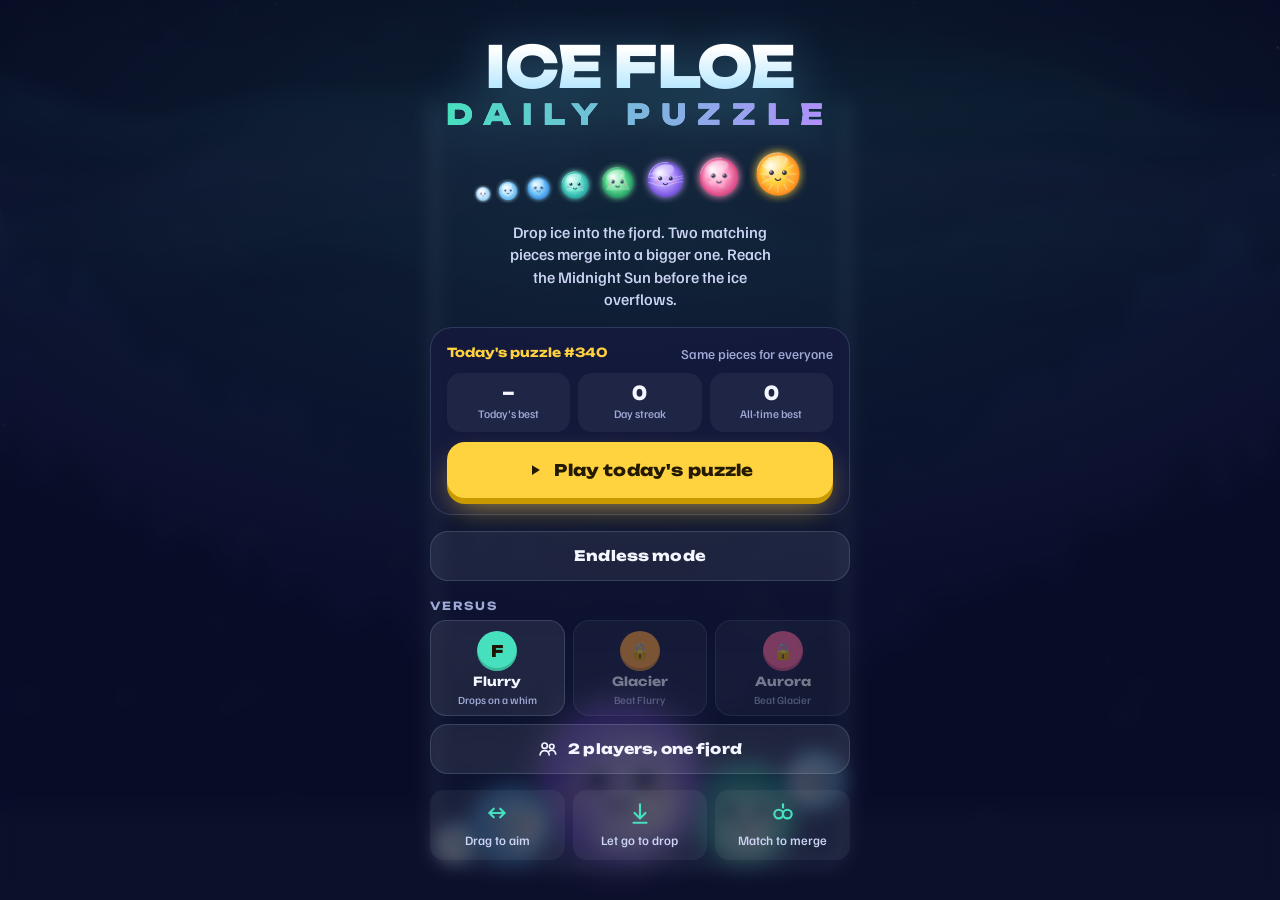
==== commit a2a7f675: "Add 2-player and vs-computer modes to the portal games Every portal game now has a VERSUS section: t" ====
--- a/games/ice-floe/index.html
+++ b/games/ice-floe/index.html
@@ -35,6 +35,22 @@
     transform:scale(0);transition:transform .18s cubic-bezier(.3,1.8,.5,1);box-shadow:0 6px 20px -4px rgba(255,210,63,.7)}
   .combo.on{transform:scale(1)}
   .spacer{flex:1}
+
+  .vs{width:100%;display:grid;gap:8px}
+  .vs .vlabel{font:700 .7rem/1 var(--f-display);letter-spacing:.16em;color:var(--muted);text-align:left;margin:4px 0 0}
+  .rivals{display:grid;grid-template-columns:repeat(3,1fr);gap:8px}
+  .rival{position:relative;display:grid;gap:4px;justify-items:center;padding:10px 6px 9px;border-radius:16px;background:rgba(255,255,255,.08);border:1px solid var(--line);transition:transform .12s}
+  .rival:active{transform:scale(.96)}
+  .rival .face{width:40px;height:40px;border-radius:50%;display:grid;place-items:center;font:800 1rem/1 var(--f-display);color:#1E1400;box-shadow:inset 0 -3px 0 rgba(0,0,0,.18)}
+  .rival b{font:700 .78rem/1.1 var(--f-display)}
+  .rival small{font-size:.68rem;color:var(--muted);line-height:1.2}
+  .rival.locked{opacity:.45}
+  .rival .star{position:absolute;top:5px;right:8px;color:var(--sun);font-size:.85rem}
+  .btn.duo2{background:rgba(255,255,255,.08);border:1px solid var(--line);height:50px;font-size:.88rem}
+  .btn.duo2 svg{width:20px;height:20px}
+  .turn{position:fixed;left:50%;top:calc(96px + env(safe-area-inset-top,0px));transform:translateX(-50%);font:800 .8rem/1 var(--f-display);padding:8px 14px;border-radius:999px;background:var(--c,#FFD23F);color:#1E1400;pointer-events:none;z-index:3;white-space:nowrap;box-shadow:0 6px 20px rgba(0,0,0,.25)}
+  .turn.pulse{animation:tp .45s cubic-bezier(.3,1.6,.5,1)}
+  @keyframes tp{0%{transform:translateX(-50%) scale(.8)}100%{transform:translateX(-50%) scale(1)}}
   .chip{align-self:center;font:700 .72rem/1 var(--f-display);color:#CFE6FF;background:rgba(255,255,255,.07);border:1px solid var(--line);border-radius:999px;padding:7px 10px;white-space:nowrap}
   .next{display:grid;justify-items:center;gap:3px;background:var(--panel);border:1px solid var(--line);border-radius:16px;padding:6px 8px 5px;min-width:64px}
   .next small{font:600 .62rem/1 var(--f-body);color:var(--muted);letter-spacing:.08em}
@@ -100,7 +116,7 @@
 <canvas id="game" aria-label="ICE FLOE playing field"></canvas>
 
 <div class="hud" id="hud" hidden>
-  <div class="scorebox"><small>SCORE</small><b id="score">0</b><span class="best" id="best">Best 0</span></div>
+  <div class="scorebox"><small id="scoreLbl">SCORE</small><b id="score">0</b><span class="best" id="best">Best 0</span></div>
   <div class="combo" id="combo">x2</div>
   <div class="spacer"></div>
   <span class="chip" id="modeChip">Daily #1</span>
@@ -110,6 +126,8 @@
     <button class="ibtn" id="soundBtn" aria-label="Sound on"></button>
   </div>
 </div>
+
+<div class="turn" id="turn" hidden></div>
 
 <!-- start -->
 <div class="screen" id="menu">
@@ -127,6 +145,11 @@
       <button class="btn sun" id="playDaily"><svg viewBox="0 0 24 24" fill="currentColor"><path d="M8 5.5v13l10.5-6.5z"/></svg><span id="playDailyLbl">Play today's puzzle</span></button>
     </div>
     <button class="btn ghost" id="playEndless">Endless mode</button>
+    <div class="vs">
+      <p class="vlabel">VERSUS</p>
+      <div class="rivals" id="rivals"></div>
+      <button class="btn duo2" id="duoBtn"><svg viewBox="0 0 24 24" fill="none" stroke="currentColor" stroke-width="2" stroke-linecap="round"><circle cx="8" cy="8" r="3.2"/><circle cx="16.5" cy="9" r="2.7"/><path d="M2.5 19c.6-3.3 2.8-5 5.5-5s4.9 1.7 5.5 5M13.6 14.4c.9-.6 1.9-.9 2.9-.9 2.3 0 4.2 1.5 4.7 4.5"/></svg>2 players, one fjord</button>
+    </div>
     <div class="howto">
       <div><svg viewBox="0 0 24 24" fill="none" stroke="currentColor" stroke-width="2" stroke-linecap="round"><path d="M5 12h14M9 8l-4 4 4 4M15 8l4 4-4 4"/></svg>Drag to aim</div>
       <div><svg viewBox="0 0 24 24" fill="none" stroke="currentColor" stroke-width="2" stroke-linecap="round"><path d="M12 4v13M7 12l5 5 5-5"/><path d="M6 21h12"/></svg>Let go to drop</div>
@@ -400,28 +423,34 @@
   for (let i = 0; i < w.length; i++) { if (x < w[i]) return i; x -= w[i]; }
   return 0;
 }
-function newRun(m){
-  mode = m;
+function newRun(m, r){
+  mode = m; if (r) rival = r; botAim = null; turnP = 0; duelEndT = 0;
+  players = m === "duo" ? [{ name: "Player 1", color: "#FFD23F" }, { name: "Player 2", color: "#46E0BE" }] : m === "bot" ? [{ name: "You", color: "#FFD23F" }, { name: rival.name, color: rival.color, bot: true }] : [];
+  players.forEach(p => { p.score = 0; p.drops = 0; });
+  $("newBest").style.background = ""; $("reachedImg").closest(".reached").hidden = false; $("oToday").closest(".stats").hidden = false; $("scoreLbl").textContent = "SCORE"; $("scoreLbl").style.color = "";
   rng = mode === "daily" ? mulberry32(hashStr("icefloe:" + dayKey())) : mulberry32((Math.random() * 2 ** 32) >>> 0);
   bodies = []; parts = []; floats = []; score = 0; shown = 0; combo = 0; comboT = 0; drops = 0; highest = 0; danger = 0; sunsThisRun = 0;
   cur = pickTier(); nxt = pickTier(); cooldown = 0; aimX = BW / 2; startedAt = performance.now();
-  $("modeChip").textContent = mode === "daily" ? "Daily #" + dayNum() : "Endless";
+  $("modeChip").textContent = mode === "daily" ? "Daily #" + dayNum() : duel() ? "Duel" : "Endless";
   $("best").textContent = "Best " + (mode === "daily" ? (stats.daily[dayKey()] || 0) : stats.best);
   $("combo").classList.remove("on"); $("score").textContent = "0";
   drawNext();
-  show(null); $("hud").hidden = false; state = "play";
-  SDK.gameplayStart(); SDK.event("round_start", { mode });
+  show(null); $("hud").hidden = false; state = "play"; setTurn();
+  SDK.gameplayStart(); SDK.event("round_start", { mode, rival: mode === "bot" ? rival.id : "" });
 }
 function show(id){ for (const s of ["menu", "over", "pause"]) $(s).hidden = s !== id; }
 
-function drop(){
+function drop(byBot){
   if (state !== "play" || cur < 0 || cooldown > 0) return;
+  if (duel() && (players[turnP].bot && !byBot || players[turnP].drops >= DUEL_DROPS)) return;
   const T = TIERS[cur];
   const x = clamp(aimX, T.r + 1, BW - T.r - 1);
-  bodies.push({ id: nextId++, x, y: AIM_Y, vx: 0, vy: 60, r: T.r, rt: T.r, tier: cur, ang: (rng() - .5) * .6, age: 0, blink: 1 + Math.random() * 3, pop: 0, look: 0 });
+  bodies.push({ id: nextId++, own: duel() ? turnP : -1, x, y: AIM_Y, vx: 0, vy: 60, r: T.r, rt: T.r, tier: cur, ang: (rng() - .5) * .6, age: 0, blink: 1 + Math.random() * 3, pop: 0, look: 0 });
   Sound.drop(cur); buzz(6);
   drops++; cur = -1; cooldown = .42;
-}
+  if (duel()) { players[turnP].drops++; lastDropper = turnP; turnP = 1 - turnP; setTurn(); }
+}
+let lastDropper = 0;
 
 /* ---------------- physics ---------------- */
 function stepPhysics(dt){
@@ -471,24 +500,25 @@
 }
 
 function doMerge(a, b){
-  const t = a.tier, mx = (a.x + b.x) / 2, my = (a.y + b.y) / 2;
+  const t = a.tier, mx = (a.x + b.x) / 2, my = (a.y + b.y) / 2, own = (a.id > b.id ? a : b).own;
+  const credit = pts => { if (duel() && own >= 0 && players[own]) { players[own].score += pts; setTurn(); } };
   a.dead = b.dead = true;
   combo = comboT > 0 ? combo + 1 : 1; comboT = 1.25;
   const mult = Math.min(combo, 8);
   if (t === MAX) {
-    const pts = 250 * mult; score += pts; sunsThisRun++; stats.suns++;
+    const pts = 250 * mult; score += pts; credit(pts); sunsThisRun++; stats.suns++;
     burst(mx, my, 70, TIERS[MAX].b, 520); burst(mx, my, 30, "#FFFFFF", 380);
     addFloat(mx, my, "+" + pts, TIERS[MAX].b, 1.6); addFloat(mx, my + 34, "MIDNIGHT SUN!", "#FFFFFF", 1.2);
     shake = 18; flash = .55; Sound.sun(); buzz([30, 40, 60]); SDK.happytime(); SDK.event("midnight_sun", { mode });
     // one sun stays and keeps glowing: the fjord keeps filling, so a long run gets harder, not easier
-    bodies.push({ id: nextId++, x: mx, y: my, vx: 0, vy: -120, r: TIERS[MAX].r, rt: TIERS[MAX].r, tier: MAX, ang: a.ang, age: 1, blink: 2, pop: 1, look: 0 });
+    bodies.push({ id: nextId++, own, x: mx, y: my, vx: 0, vy: -120, r: TIERS[MAX].r, rt: TIERS[MAX].r, tier: MAX, ang: a.ang, age: 1, blink: 2, pop: 1, look: 0 });
   } else {
     const nt = t + 1, T = TIERS[nt];
-    bodies.push({ id: nextId++, x: mx, y: my, vx: (a.vx + b.vx) / 2, vy: Math.min((a.vy + b.vy) / 2, 0) - 90, r: TIERS[t].r, rt: T.r, tier: nt, ang: (a.ang + b.ang) / 2, age: 1, blink: 2, pop: 1, look: 0 });
-    const pts = T.pts * mult; score += pts;
+    bodies.push({ id: nextId++, own, x: mx, y: my, vx: (a.vx + b.vx) / 2, vy: Math.min((a.vy + b.vy) / 2, 0) - 90, r: TIERS[t].r, rt: T.r, tier: nt, ang: (a.ang + b.ang) / 2, age: 1, blink: 2, pop: 1, look: 0 });
+    const pts = T.pts * mult; score += pts; credit(pts);
     if (nt > highest) { highest = nt; if (nt >= 4) { addFloat(mx, my - T.r - 16, T.name + "!", T.b, 1.1); SDK.event("tier_reached", { tier: nt + 1, name: T.name, mode }); } }
     burst(mx, my, 10 + nt * 4, T.b, 160 + nt * 40);
-    addFloat(mx, my, "+" + pts, "#FFFFFF", .9);
+    addFloat(mx, my, "+" + pts, duel() && own >= 0 ? players[own].color : "#FFFFFF", .9);
     shake = Math.max(shake, nt * 1.4); Sound.merge(nt, combo); buzz(8 + nt * 3);
   }
   const ce = $("combo");
@@ -504,8 +534,10 @@
 let acc = 0;
 function update(dt){
   if (state !== "play") return;
+  if (botTurn()) botTick(dt);
+  if (duel() && players.every(p => p.drops >= DUEL_DROPS) && cooldown <= 0) { duelEndT += dt; if (duelEndT > 2.6) return duelOver(null); }
   // keyboard aim
-  const kdir = (keys.ArrowRight || keys.KeyD ? 1 : 0) - (keys.ArrowLeft || keys.KeyA ? 1 : 0);
+  const kdir = botTurn() ? 0 : (keys.ArrowRight || keys.KeyD ? 1 : 0) - (keys.ArrowLeft || keys.KeyA ? 1 : 0);
   if (kdir) aimX += kdir * 380 * dt;
   if (cur >= 0) aimX = clamp(aimX, TIERS[cur].r + 1, BW - TIERS[cur].r - 1);
   if (cooldown > 0) { cooldown -= dt; if (cooldown <= 0) { cur = nxt; nxt = pickTier(); drawNext(); } }
@@ -516,7 +548,7 @@
   // danger: a resting piece above the line for too long ends the run
   let over = false;
   for (const b of bodies) if (b.age > 1.1 && b.y - b.r < DANGER_Y && Math.abs(b.vy) < 70) { over = true; break; }
-  if (over) { danger += dt; warnT -= dt; if (warnT <= 0) { Sound.warn(); buzz(15); warnT = .8; } if (danger > 2.4) gameOver(); }
+  if (over) { danger += dt; warnT -= dt; if (warnT <= 0) { Sound.warn(); buzz(15); warnT = .8; } if (danger > 2.4) { if (duel()) duelOver(players[lastDropper]); else gameOver(); } }
   else danger = Math.max(0, danger - dt * 1.5);
 }
 
@@ -581,7 +613,7 @@
   ctx.restore();
   if (flash > 0) { ctx.fillStyle = "rgba(255,240,200," + flash + ")"; ctx.fillRect(0, 0, VW, VH); flash = Math.max(0, flash - dt * 1.2); }
   // score counter rolls up
-  if (shown !== score) { shown = score - shown < 2 ? score : Math.round(lerp(shown, score, Math.min(1, dt * 12))); $("score").textContent = shown.toLocaleString("en-US"); }
+  if (!duel() && shown !== score) { shown = score - shown < 2 ? score : Math.round(lerp(shown, score, Math.min(1, dt * 12))); $("score").textContent = shown.toLocaleString("en-US"); }
 }
 function roundRect(x, y, w, h, r){ ctx.beginPath(); ctx.moveTo(x + r, y); ctx.arcTo(x + w, y, x + w, y + h, r); ctx.arcTo(x + w, y + h, x, y + h, r); ctx.arcTo(x, y + h, x, y, r); ctx.arcTo(x, y, x + w, y, r); ctx.closePath(); }
 function drawBody(b, alpha, dt){
@@ -605,6 +637,80 @@
   g.drawImage(sp.c, (c.width - sp.size) / 2, (c.height - sp.size) / 2); drawFace(g, c.width / 2, c.height / 2, 30, 0, 0, 1, nxt);
 }
 
+
+/* ---------------- rivals: shared picker ---------------- */
+function rivalUnlocked(i){ return i === 0 || !!(stats.beaten || {})[RIVALS[i - 1].id]; }
+function buildRivals(){
+  const box = $("rivals"); if (!box) return; stats.beaten = stats.beaten || {};
+  box.innerHTML = RIVALS.map((r, i) => '<button class="rival' + (rivalUnlocked(i) ? "" : " locked") + '" data-r="' + i + '">' + (stats.beaten[r.id] ? '<span class="star">★</span>' : "") +
+    '<span class="face" style="background:' + r.color + '">' + (rivalUnlocked(i) ? r.face : "🔒") + '</span><b>' + r.short + '</b><small>' + (rivalUnlocked(i) ? r.blurb : "Beat " + RIVALS[i - 1].short) + "</small></button>").join("");
+}
+function onRival(fn){ $("rivals").addEventListener("click", e => { const b = e.target.closest("[data-r]"); if (!b) return; e.stopPropagation(); try { Sound.init(); } catch (_) {}
+  const i = +b.dataset.r; if (!rivalUnlocked(i)) { toast("Beat " + RIVALS[i - 1].name + " first"); return; } fn(RIVALS[i]); }); }
+function beatRival(r){ stats.beaten = stats.beaten || {}; const first = !stats.beaten[r.id]; stats.beaten[r.id] = true; saveStats(); const i = RIVALS.indexOf(r);
+  return first && i < RIVALS.length - 1 ? RIVALS[i + 1].name + " unlocked" : ""; }
+const gauss = () => { let u = 0, v = 0; while (!u) u = Math.random(); while (!v) v = Math.random(); return Math.sqrt(-2 * Math.log(u)) * Math.cos(2 * Math.PI * v); };
+
+const RIVALS = [
+  { id: "flurry", name: "Flurry", short: "Flurry", face: "F", color: "#46E0BE", blurb: "Drops on a whim", noise: 34, pick: 8 },
+  { id: "glacier", name: "Glacier", short: "Glacier", face: "G", color: "#FFA53D", blurb: "Patient and tidy", noise: 11, pick: 2 },
+  { id: "aurora", name: "Aurora", short: "Aurora", face: "A", color: "#FF6B9A", blurb: "Never wastes a merge", noise: 3, pick: 1 },
+];
+/* ---------------- duels ----------------
+   Two players share one fjord and take turns dropping. A merge scores for whoever dropped the newer
+   of the two pieces. 30 pieces each; most points wins, but the one who overflows the fjord loses. */
+const DUEL_DROPS = 30;
+let rival = RIVALS[0], players = [], turnP = 0, botAim = null, duelEndT = 0;
+const duel = () => mode === "duo" || mode === "bot";
+const botTurn = () => state === "play" && duel() && players[turnP] && players[turnP].bot;
+function setTurn(){
+  const t = $("turn"); if (!duel() || state !== "play") { t.hidden = true; return; }
+  const p = players[turnP], left = DUEL_DROPS - p.drops;
+  if (left <= 0) { t.hidden = false; t.style.setProperty("--c", "#FFFFFF"); t.textContent = "Last pieces settling…"; return; }
+  t.hidden = false; t.style.setProperty("--c", p.color);
+  t.textContent = (p.bot ? p.name + " drops" : mode === "bot" ? "Your drop" : p.name) + " · " + left + " left";
+  t.classList.remove("pulse"); void t.offsetWidth; t.classList.add("pulse");
+  $("scoreLbl").textContent = (p.bot ? p.name : mode === "bot" ? "YOU" : p.name).toUpperCase(); $("scoreLbl").style.color = p.color;
+  const o = players[1 - turnP]; $("best").textContent = (o.bot ? o.name : mode === "bot" ? "You" : o.name) + " " + o.score.toLocaleString("en-US");
+  shown = p.score; $("score").textContent = p.score.toLocaleString("en-US");
+}
+// the computer reads the surface: where would the piece land, and would it touch its twin?
+function landAt(x, r){ let y = BH - r, hit = null; for (const b of bodies) { const dx = Math.abs(b.x - x), rr = b.r + r; if (dx >= rr) continue; const cy = b.y - Math.sqrt(rr * rr - dx * dx); if (cy < y) { y = cy; hit = b; } } return { y, hit }; }
+function botChoose(){
+  const r = TIERS[cur].r, c = [];
+  for (let x = r + 1; x <= BW - r - 1; x += 4) { const L = landAt(x, r); let sc = L.y * .25;
+    if (L.hit && L.hit.tier === cur) sc += 140 + cur * 25;
+    else if (L.hit && L.hit.tier < cur) sc -= 25 * (cur - L.hit.tier);         // burying small pieces is bad
+    for (const b of bodies) if (b.tier === cur && Math.abs(b.x - x) < b.r + r + 6 && Math.abs(b.y - L.y) < b.r + r + 10) sc += 40;
+    c.push({ x, sc }); }
+  c.sort((p, q) => q.sc - p.sc);
+  const pick = c[Math.floor(Math.random() * Math.min(rival.pick, c.length))];
+  return clamp(pick.x + gauss() * rival.noise, r + 1, BW - r - 1);
+}
+function botTick(dt){
+  if (cur < 0) return;
+  if (!botAim) botAim = { x: botChoose(), t: 0 };
+  botAim.t += dt; aimX = lerp(aimX, botAim.x, Math.min(1, dt * 6));
+  if (botAim.t > .75) { aimX = botAim.x; botAim = null; drop(true); }
+}
+function duelOver(loser){
+  if (state !== "play") return;
+  state = "over"; SDK.gameplayStop(); $("turn").hidden = true;
+  const [a, b] = players; let w = loser ? players[1 - players.indexOf(loser)] : a.score === b.score ? null : a.score > b.score ? a : b;
+  const nm = p => p.bot ? p.name : mode === "bot" ? "You" : p.name;
+  let unl = "";
+  if (mode === "bot" && w && !w.bot) { unl = beatRival(rival); SDK.happytime(); Sound.best(); } else if (w) Sound.best(); else Sound.over();
+  SDK.levelEnd(mode, "done", Math.max(a.score, b.score)); SDK.event("duel_end", { mode, rival: mode === "bot" ? rival.id : "", won: mode === "bot" ? (w && !w.bot ? 1 : 0) : -1 });
+  setTimeout(() => {
+    $("overTitle").textContent = mode === "bot" ? "You vs " + rival.name : "Player 1 vs Player 2";
+    $("finalScore").textContent = a.score.toLocaleString("en-US") + " – " + b.score.toLocaleString("en-US");
+    const rb = $("newBest"); rb.hidden = false; rb.style.background = w ? w.color : ""; rb.textContent = !w ? "A draw!" : mode === "bot" ? (w.bot ? rival.name + " wins" : "You win!") : w.name + " wins!";
+    $("reachedImg").closest(".reached").hidden = true; $("oToday").closest(".stats").hidden = true;
+    $("overNote").textContent = (loser ? nm(loser) + " overflowed the fjord." : "All " + DUEL_DROPS * 2 + " pieces dropped.") + (unl ? " " + unl + "." : "");
+    $("hud").hidden = true; show("over");
+  }, 900);
+}
+
 /* ---------------- game over & sharing ---------------- */
 function gameOver(){
   if (state !== "play") return;
@@ -634,6 +740,7 @@
   }, 900);
 }
 function shareText(){
+  if (duel()) return "ICE FLOE duel: " + $("newBest").textContent + " " + players.map(p => p.score.toLocaleString("en-US")).join(" – ") + " 🧊\n" + SHARE_URL;
   const final = score, ladder = TIERS.map((t, i) => i <= highest ? EMOJI[i] : "▫️").join("");
   const head = mode === "daily" ? "ICE FLOE #" + dayNum() : "ICE FLOE endless";
   const streak = liveStreak();
@@ -650,7 +757,7 @@
 let toastT; function toast(m){ const t = $("toast"); t.textContent = m; t.classList.add("show"); clearTimeout(toastT); toastT = setTimeout(() => t.classList.remove("show"), 2400); }
 
 /* ---------------- menus ---------------- */
-function refreshMenu(){
+function refreshMenu(){ buildRivals();
   const k = dayKey(), today = stats.daily[k] || 0;
   $("dailyTag").textContent = "Today's puzzle #" + dayNum();
   $("sToday").textContent = today ? today.toLocaleString("en-US") : "–";
@@ -670,17 +777,17 @@
 }
 function pause(){ if (state !== "play") return; state = "pause"; SDK.gameplayStop(); show("pause"); }
 function resume(){ if (state !== "pause") return; state = "play"; show(null); SDK.gameplayStart(); last = performance.now(); }
-function toMenu(){ if (state === "play" || state === "pause") SDK.gameplayStop(); state = "menu"; $("hud").hidden = true; refreshMenu(); show("menu"); }
+function toMenu(){ if (state === "play" || state === "pause") SDK.gameplayStop(); state = "menu"; $("hud").hidden = true; $("turn").hidden = true; refreshMenu(); show("menu"); }
 
 /* ---------------- input ---------------- */
 const unlock = () => Sound.init();
 cv.addEventListener("pointerdown", e => {
-  unlock(); if (state !== "play") return;
+  unlock(); if (state !== "play" || botTurn()) return;
   pointerActive = true; wasTouch = e.pointerType !== "mouse"; aimX = toWorldX(e.clientX);
   try { cv.setPointerCapture(e.pointerId); } catch (_) {}
 });
-cv.addEventListener("pointermove", e => { if (state !== "play") return; if (pointerActive || e.pointerType === "mouse") aimX = toWorldX(e.clientX); });
-cv.addEventListener("pointerup", e => { if (state !== "play" || !pointerActive) return; pointerActive = false; aimX = toWorldX(e.clientX); drop(); });
+cv.addEventListener("pointermove", e => { if (state !== "play" || botTurn()) return; if (pointerActive || e.pointerType === "mouse") aimX = toWorldX(e.clientX); });
+cv.addEventListener("pointerup", e => { if (state !== "play" || !pointerActive || botTurn()) { pointerActive = false; return; } pointerActive = false; aimX = toWorldX(e.clientX); drop(); });
 cv.addEventListener("pointercancel", () => { pointerActive = false; });
 addEventListener("keydown", e => {
   keys[e.code] = true; unlock();
@@ -695,8 +802,8 @@
 function toggleSound(){ stats.sound = !stats.sound; saveStats(); Sound.setOn(stats.sound); soundIcon(); }
 const tap = (id, fn) => $(id).addEventListener("click", e => { e.stopPropagation(); unlock(); fn(); });
 tap("playDaily", () => newRun("daily")); tap("playEndless", () => newRun("endless"));
-tap("againBtn", () => newRun(mode)); tap("menuBtn", toMenu); tap("shareBtn", share);
-tap("pauseBtn", pause); tap("resumeBtn", resume); tap("restartBtn", () => newRun(mode)); tap("quitBtn", toMenu); tap("soundBtn", toggleSound);
+tap("againBtn", () => newRun(mode, rival)); tap("duoBtn", () => newRun("duo")); onRival(r => newRun("bot", r)); tap("menuBtn", toMenu); tap("shareBtn", share);
+tap("pauseBtn", pause); tap("resumeBtn", resume); tap("restartBtn", () => newRun(mode, rival)); tap("quitBtn", toMenu); tap("soundBtn", toggleSound);
 
 /* ---------------- loop ---------------- */
 let last = performance.now();
@@ -714,7 +821,7 @@
 // let the demo pieces settle visibly behind the menu as well
 setInterval(() => { if (state === "menu" || state === "over") { stepPhysics(1 / 60); } }, 1000 / 60);
 if (location.hash === "#endless") newRun("endless");
-if (/[?&]debug=1/.test(location.search)) window.__icefloe = { info: () => ({ state, danger: Math.round(danger*100)/100, maxAbove: bodies.filter(b => b.age > 1.1 && b.y - b.r < DANGER_Y).map(b => Math.round(b.vy)), n: bodies.length, top: Math.round(Math.min(...bodies.map(b => b.y - b.r))), score, highest, drops }) };
+if (/[?&]debug=1/.test(location.search)) window.__icefloe = { newRun, RIVALS, get turnP(){ return turnP; }, get players(){ return players; }, aim(x){ aimX = x; }, drop: () => drop(), info: () => ({ state, cur, cooldown, danger: Math.round(danger*100)/100, maxAbove: bodies.filter(b => b.age > 1.1 && b.y - b.r < DANGER_Y).map(b => Math.round(b.vy)), n: bodies.length, top: Math.round(Math.min(...bodies.map(b => b.y - b.r))), score, highest, drops }) };
 })();
 </script>
 </body>
